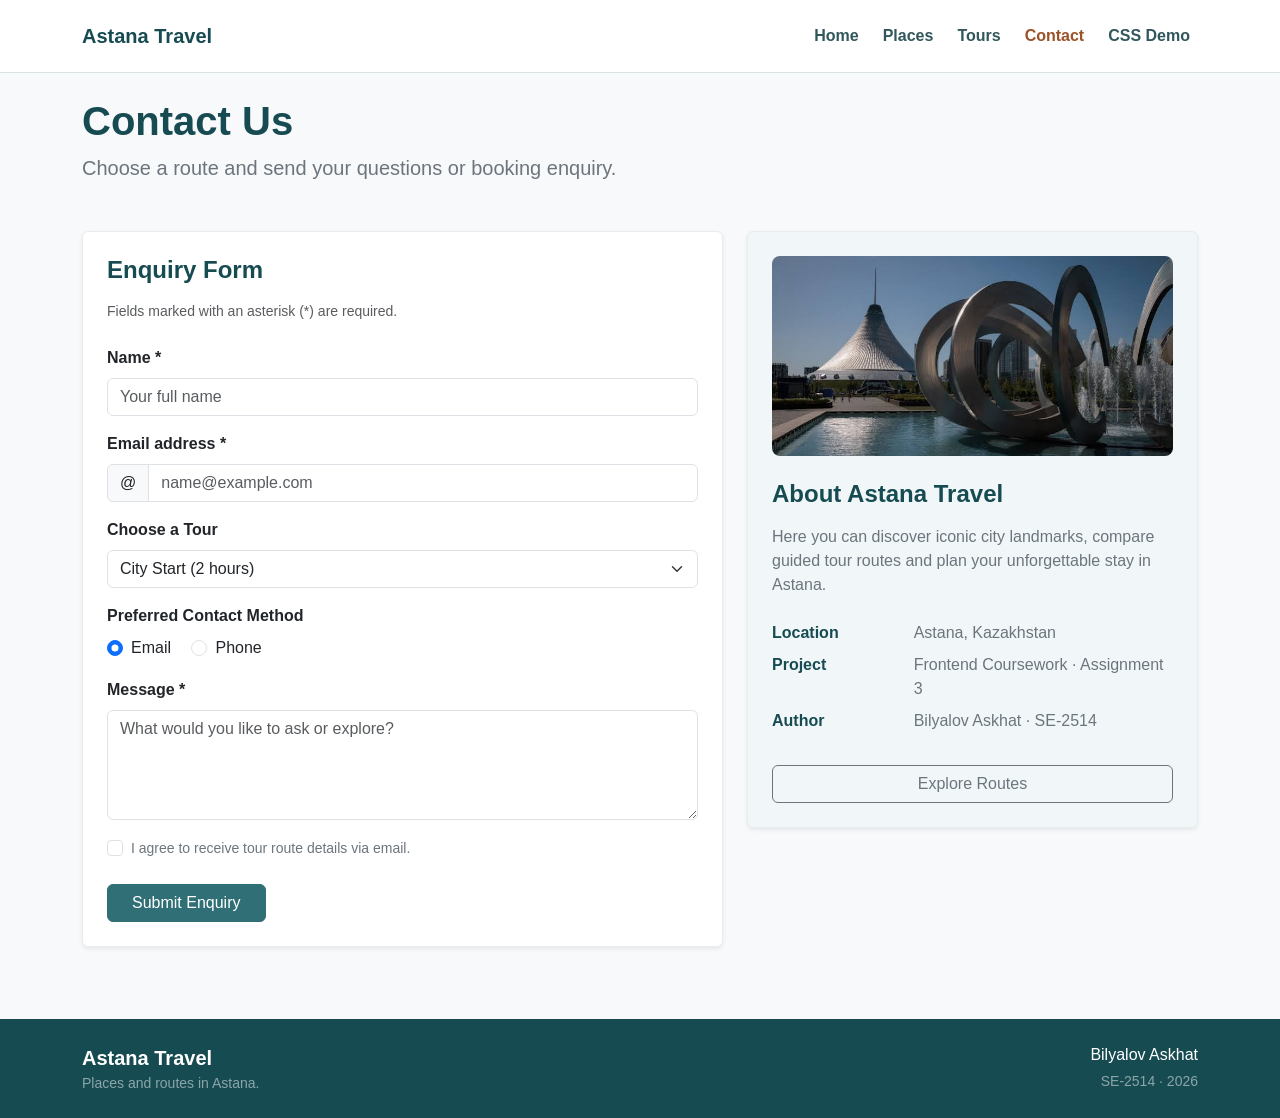
==== contact.html @ d70b42d1 "Complete Assignment 3 Bootstrap and Media Queries" ====
<!doctype html>
<html lang="en">
  <head>
    <meta charset="UTF-8" />
    <meta name="viewport" content="width=device-width, initial-scale=1.0" />
    <meta name="description" content="Places to visit and walking routes in Astana." />
    <title>Contact | Astana Travel</title>
    <link href="https://cdn.jsdelivr.net/npm/bootstrap@5.3.3/dist/css/bootstrap.min.css" rel="stylesheet" />
    <link rel="stylesheet" href="css/style.css" />
  </head>
  <body>
    <header>
      <nav class="navbar navbar-expand-lg navbar-light bg-white py-3 custom-navbar">
        <div class="container">
          <a class="navbar-brand fw-bold text-teal" href="index.html">Astana Travel</a>
          <button
            class="navbar-toggler border-0"
            type="button"
            data-bs-toggle="collapse"
            data-bs-target="#mainNav"
            aria-controls="mainNav"
            aria-expanded="false"
            aria-label="Toggle navigation"
          >
            <span class="navbar-toggler-icon"></span>
          </button>
          <div class="collapse navbar-collapse" id="mainNav">
            <ul class="navbar-nav ms-auto mb-2 mb-lg-0 gap-lg-2">
              <li class="nav-item">
                <a class="nav-link fw-semibold" href="index.html">Home</a>
              </li>
              <li class="nav-item">
                <a class="nav-link fw-semibold" href="places.html">Places</a>
              </li>
              <li class="nav-item">
                <a class="nav-link fw-semibold" href="prices.html">Tours</a>
              </li>
              <li class="nav-item">
                <a class="nav-link active fw-semibold" aria-current="page" href="contact.html">Contact</a>
              </li>
              <li class="nav-item">
                <a class="nav-link fw-semibold" href="media-queries.html">CSS Demo</a>
              </li>
            </ul>
          </div>
        </div>
      </nav>
    </header>

    <main class="container py-4">
      <section class="mb-5">
        <h1 class="display-6 fw-bold text-teal mb-2">Contact Us</h1>
        <p class="text-secondary lead">Choose a route and send your questions or booking enquiry.</p>
      </section>

      <div class="row g-4">
        <section class="col-lg-7 col-12" id="enquiry">
          <div class="card shadow-sm border-light-subtle p-4">
            <h2 class="h4 fw-bold text-teal mb-3">Enquiry Form</h2>
            <p class="small text-muted mb-4">Fields marked with an asterisk (*) are required.</p>

            <form id="contact-form" action="contact.html#form-result" method="get">
              <div class="mb-3">
                <label for="name" class="form-label fw-semibold">Name *</label>
                <input
                  id="name"
                  type="text"
                  class="form-control"
                  placeholder="Your full name"
                  autocomplete="name"
                  required
                  maxlength="80"
                />
              </div>

              <div class="mb-3">
                <label for="email" class="form-label fw-semibold">Email address *</label>
                <div class="input-group">
                  <span class="input-group-text bg-light">@</span>
                  <input
                    id="email"
                    type="email"
                    class="form-control"
                    placeholder="name@example.com"
                    autocomplete="email"
                    required
                  />
                </div>
              </div>

              <div class="mb-3">
                <label for="tour" class="form-label fw-semibold">Choose a Tour</label>
                <select id="tour" class="form-select">
                  <option selected>City Start (2 hours)</option>
                  <option>Culture Day (4 hours)</option>
                  <option>Full Astana (6 hours)</option>
                </select>
              </div>

              <div class="mb-3">
                <label class="form-label fw-semibold d-block">Preferred Contact Method</label>
                <div class="form-check form-check-inline">
                  <input class="form-check-input" type="radio" name="contactPref" id="prefEmail" value="email" checked />
                  <label class="form-check-label" for="prefEmail">Email</label>
                </div>
                <div class="form-check form-check-inline">
                  <input class="form-check-input" type="radio" name="contactPref" id="prefPhone" value="phone" />
                  <label class="form-check-label" for="prefPhone">Phone</label>
                </div>
              </div>

              <div class="mb-3">
                <label for="message" class="form-label fw-semibold">Message *</label>
                <textarea
                  id="message"
                  class="form-control"
                  rows="4"
                  placeholder="What would you like to ask or explore?"
                  required
                  maxlength="1000"
                ></textarea>
              </div>

              <div class="form-check mb-4">
                <input class="form-check-input" type="checkbox" id="consent" required />
                <label class="form-check-label small text-secondary" for="consent">
                  I agree to receive tour route details via email.
                </label>
              </div>

              <button class="btn btn-teal px-4" type="submit">Submit Enquiry</button>
            </form>

            <div class="form-result alert alert-success mt-4" id="form-result">
              <h3 class="h5 alert-heading fw-bold mb-1">Details Checked</h3>
              <p class="mb-2">Thank you! Your enquiry has been received.</p>
              <a href="contact.html#enquiry" class="btn btn-outline-success btn-sm">Submit another enquiry</a>
            </div>
          </div>
        </section>

        <aside class="col-lg-5 col-12" id="about">
          <div class="card shadow-sm border-light-subtle p-4 bg-light-mint">
            <img src="images/contact.jpeg" alt="Sculpture in Astana" class="img-fluid rounded-3 mb-4 object-fit-cover contact-aside-img" />
            <h2 class="h4 fw-bold text-teal mb-3">About Astana Travel</h2>
            <p class="text-secondary mb-4">
              Here you can discover iconic city landmarks, compare guided tour routes and plan your unforgettable stay in Astana.
            </p>
            <dl class="row mb-4">
              <dt class="col-sm-4 text-teal">Location</dt>
              <dd class="col-sm-8 text-secondary">Astana, Kazakhstan</dd>
              <dt class="col-sm-4 text-teal">Project</dt>
              <dd class="col-sm-8 text-secondary">Frontend Coursework · Assignment 3</dd>
              <dt class="col-sm-4 text-teal">Author</dt>
              <dd class="col-sm-8 text-secondary">Bilyalov Askhat · SE-2514</dd>
            </dl>
            <a href="prices.html" class="btn btn-outline-secondary w-100">Explore Routes</a>
          </div>
        </aside>
      </div>
    </main>

    <footer class="footer-bg text-white py-4 mt-5">
      <div class="container text-center">
        <div class="row gy-3">
          <div class="col-12 col-md-6 text-md-start">
            <strong class="fs-5">Astana Travel</strong>
            <p class="small text-white-50 mb-0">Places and routes in Astana.</p>
          </div>
          <div class="col-12 col-md-6 text-md-end">
            <p class="mb-1">Bilyalov Askhat</p>
            <p class="small text-white-50 mb-0">SE-2514 · 2026</p>
          </div>
        </div>
      </div>
    </footer>

    <script src="https://cdn.jsdelivr.net/npm/bootstrap@5.3.3/dist/js/bootstrap.bundle.min.js"></script>
  </body>
</html>
---- css/style.css ----
body {
  font-family: Arial, sans-serif;
  color: #263238;
  background-color: #f7f9fa;
  min-height: 100vh;
  display: flex;
  flex-direction: column;
}

main {
  flex: 1;
}

.text-teal {
  color: #174b52 !important;
}

.bg-teal {
  background-color: #174b52 !important;
}

.bg-teal-subtle {
  background-color: #eaf3f4 !important;
}

.bg-light-mint {
  background-color: #f1f7f8;
}

.custom-navbar {
  background-color: #ffffff;
  border-bottom: 1px solid #d8e2e4;
}

.navbar-nav .nav-link {
  color: #31575c;
  padding: 8px 12px;
}

.navbar-nav .nav-link:hover,
.navbar-nav .nav-link.active {
  color: #9c5226;
}

.btn-teal {
  background-color: #2f6f75;
  color: #ffffff;
  border: 1px solid #2f6f75;
}

.btn-teal:hover {
  background-color: #174b52;
  color: #ffffff;
}

.table-teal th {
  background-color: #2f6f75;
  color: #ffffff;
}

.footer-bg {
  background-color: #174b52;
}

.hero-img {
  height: 320px;
}

.card-thumb {
  height: 180px;
  object-fit: cover;
}

.carousel-img {
  height: 480px;
  object-fit: cover;
}

.author-img {
  width: 80px;
  height: 80px;
}

.contact-aside-img {
  height: 200px;
}

.form-result {
  display: none;
}

.form-result:target {
  display: block;
}

@media (max-width: 768px) {
  .hero-img {
    height: 220px;
  }
  .carousel-img {
    height: 260px;
  }
}
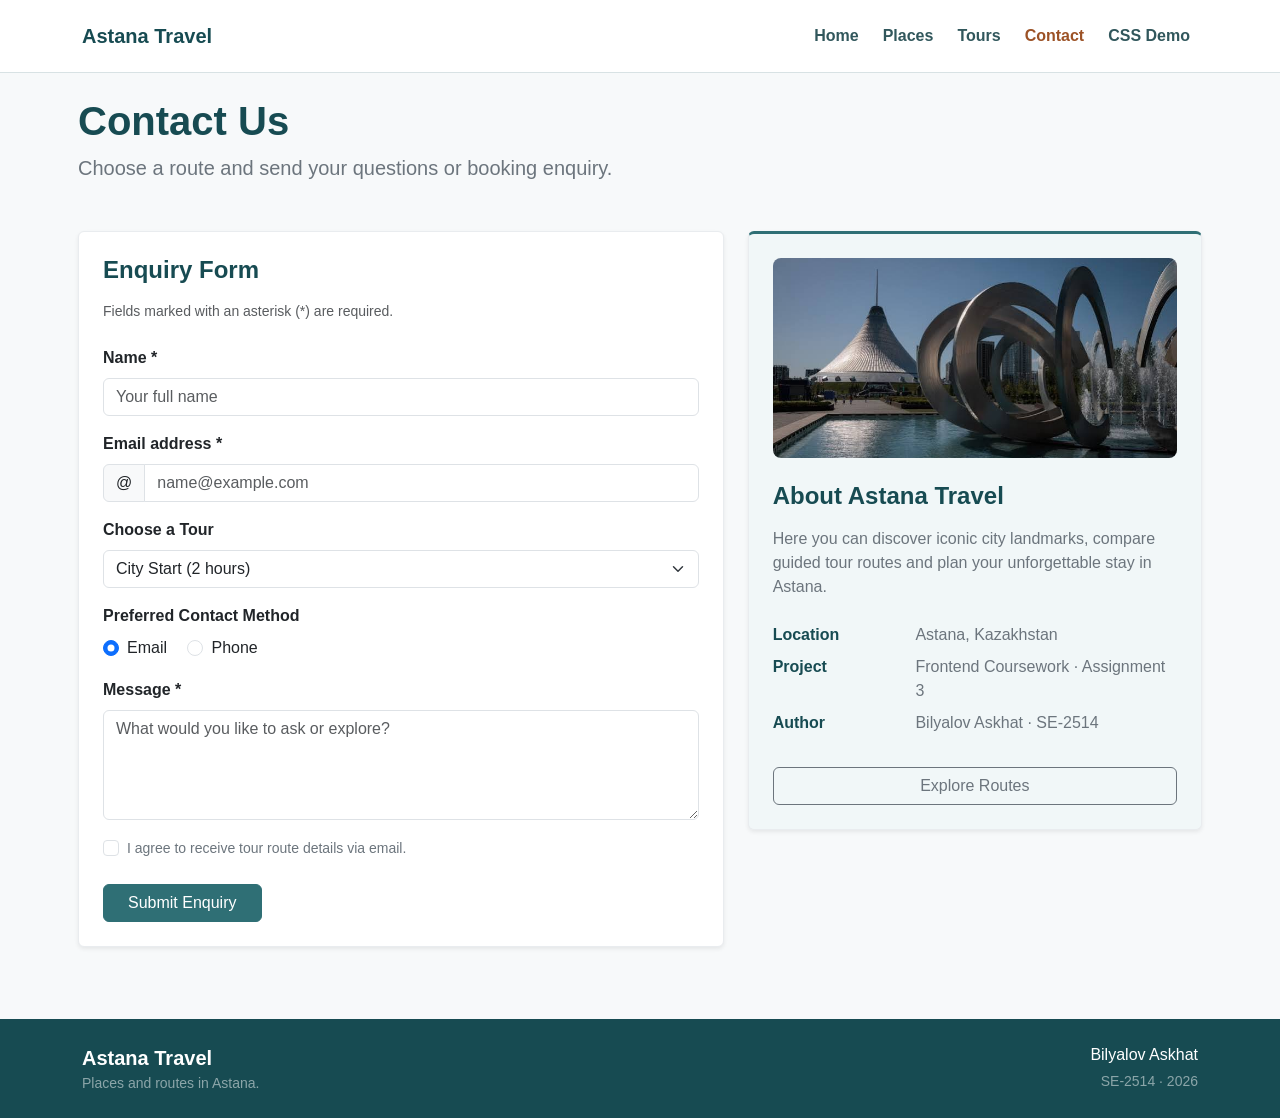
==== commit f74924e3: "Restore sidebar on all pages with Bootstrap grid" ====
--- a/contact.html
+++ b/contact.html
@@ -47,7 +47,7 @@
       </nav>
     </header>
 
-    <main class="container py-4">
+    <main class="container py-4 px-sm-2">
       <section class="mb-5">
         <h1 class="display-6 fw-bold text-teal mb-2">Contact Us</h1>
         <p class="text-secondary lead">Choose a route and send your questions or booking enquiry.</p>
@@ -140,7 +140,7 @@
         </section>
 
         <aside class="col-lg-5 col-12" id="about">
-          <div class="card shadow-sm border-light-subtle p-4 bg-light-mint">
+          <div class="card sidebar-card shadow-sm border-light-subtle p-4 bg-light-mint">
             <img src="images/contact.jpeg" alt="Sculpture in Astana" class="img-fluid rounded-3 mb-4 object-fit-cover contact-aside-img" />
             <h2 class="h4 fw-bold text-teal mb-3">About Astana Travel</h2>
             <p class="text-secondary mb-4">
--- a/css/style.css
+++ b/css/style.css
@@ -53,6 +53,37 @@
   color: #ffffff;
 }
 
+.btn-outline-teal {
+  color: #2f6f75;
+  border: 1px solid #2f6f75;
+}
+
+.btn-outline-teal:hover {
+  background-color: #2f6f75;
+  color: #ffffff;
+}
+
+.sidebar-card {
+  border-top: 3px solid #2f6f75 !important;
+}
+
+.sidebar-nav a {
+  background-color: #f1f7f8;
+  color: #174b52;
+  font-size: 14px;
+  font-weight: 500;
+  border-radius: 6px;
+  padding: 8px 12px;
+  text-decoration: none;
+  display: block;
+}
+
+.sidebar-nav a:hover,
+.sidebar-nav a:focus-visible {
+  background-color: #dcebed;
+  color: #174b52;
+}
+
 .table-teal th {
   background-color: #2f6f75;
   color: #ffffff;
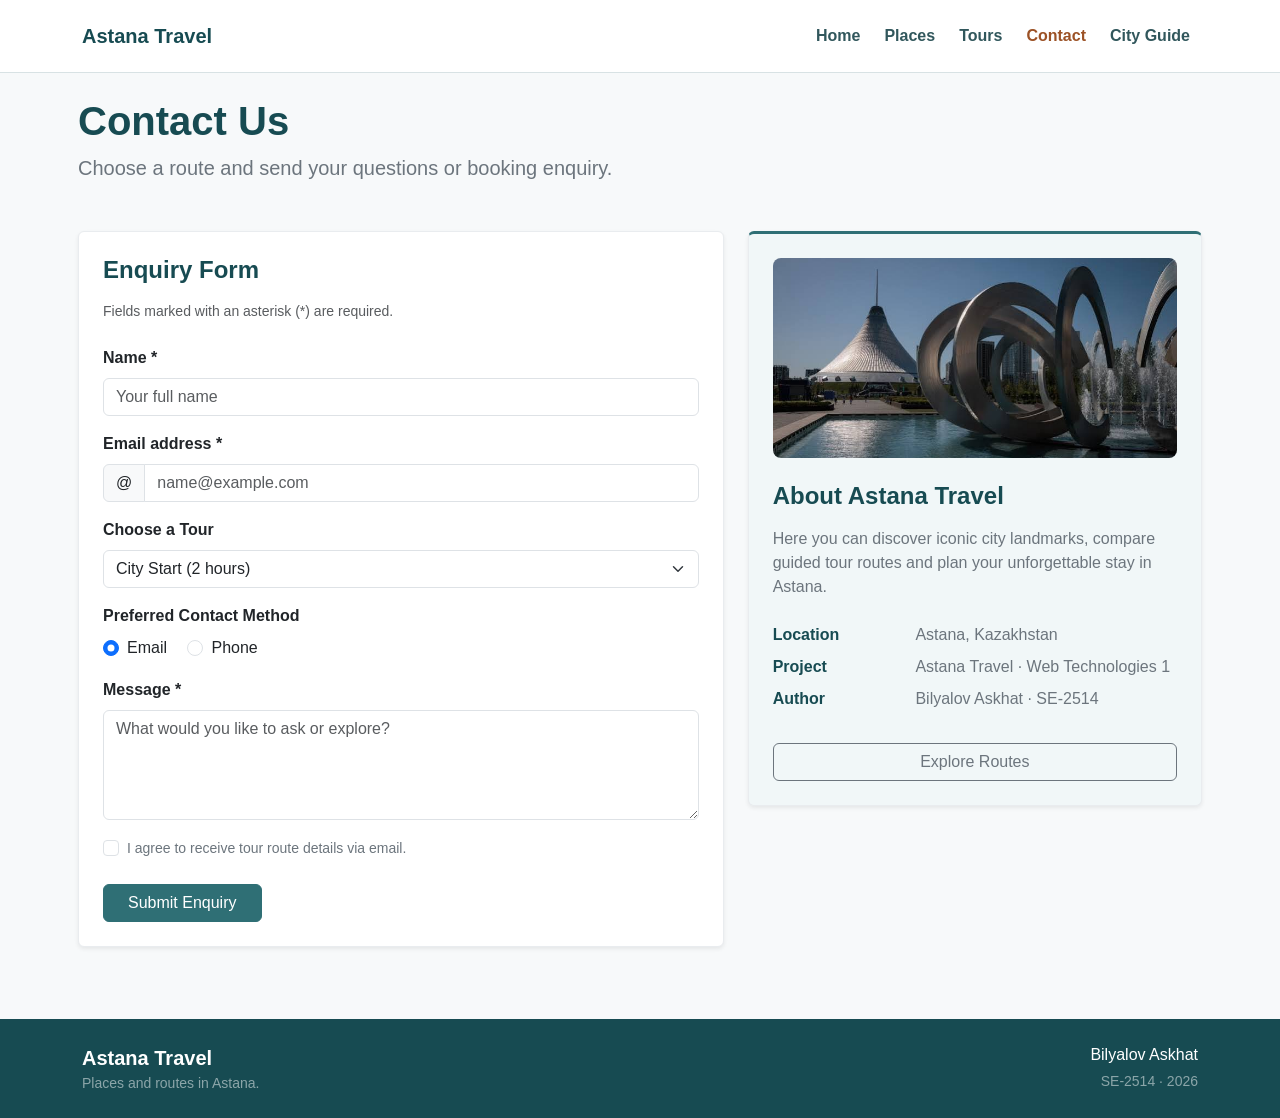
==== commit c34dec08: "Replace artificial meta-text with authentic student travel guide content" ====
--- a/contact.html
+++ b/contact.html
@@ -39,7 +39,7 @@
                 <a class="nav-link active fw-semibold" aria-current="page" href="contact.html">Contact</a>
               </li>
               <li class="nav-item">
-                <a class="nav-link fw-semibold" href="media-queries.html">CSS Demo</a>
+                <a class="nav-link fw-semibold" href="media-queries.html">City Guide</a>
               </li>
             </ul>
           </div>
@@ -150,7 +150,7 @@
               <dt class="col-sm-4 text-teal">Location</dt>
               <dd class="col-sm-8 text-secondary">Astana, Kazakhstan</dd>
               <dt class="col-sm-4 text-teal">Project</dt>
-              <dd class="col-sm-8 text-secondary">Frontend Coursework · Assignment 3</dd>
+              <dd class="col-sm-8 text-secondary">Astana Travel · Web Technologies 1</dd>
               <dt class="col-sm-4 text-teal">Author</dt>
               <dd class="col-sm-8 text-secondary">Bilyalov Askhat · SE-2514</dd>
             </dl>
